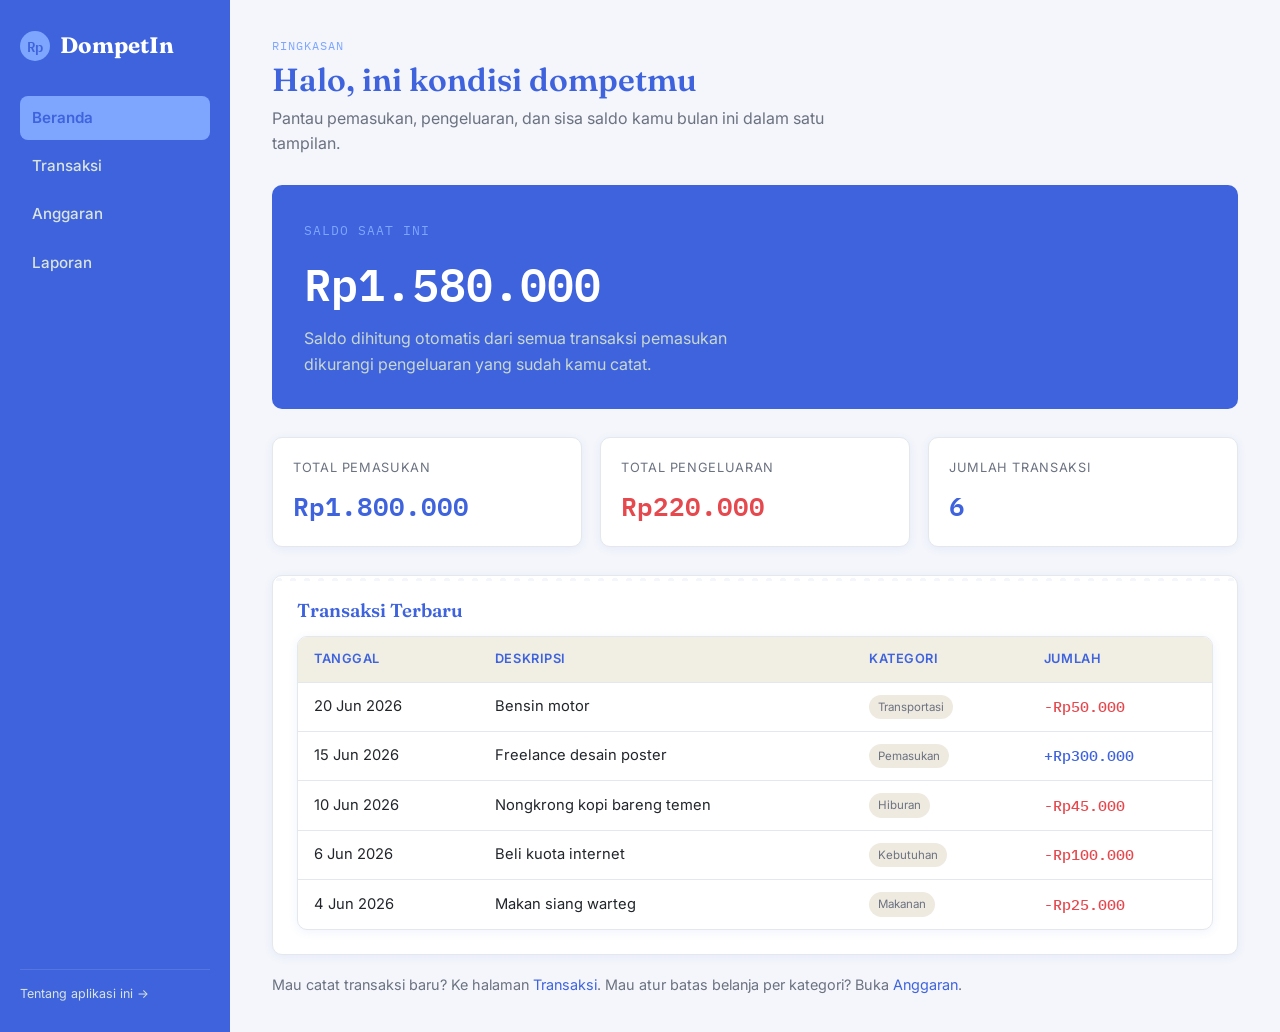
==== index.html @ 79d0dfa2 "tambah logo" ====
<!DOCTYPE html>
<html lang="id">
<head>
<meta charset="UTF-8">
<meta name="viewport" content="width=device-width, initial-scale=1.0">
<title>?Beranda - DompetIn</title>
<link rel="stylesheet" href="style.css">
<link rel="icon" type="image/x-icon" href="logo.svg">
</head>
<body>

<div class="topbar">
  <div class="brand"><span class="coin">Rp</span> DompetIn</div>
  <button class="hamburger" id="hamburger">☰</button>
</div>

<div class="app-shell">
  <aside class="sidebar" id="sidebar">
    <div class="brand"><span class="coin">Rp</span> DompetIn</div>
    <ul class="nav-menu">
      <li><a href="index.html" class="active"> Beranda</a></li>
      <li><a href="transaksi.html">Transaksi</a></li>
      <li><a href="anggaran.html">Anggaran</a></li>
      <li><a href="laporan.html">Laporan</a></li>
    </ul>
    <div class="sidebar-footer">
      <a href="tentang.html">Tentang aplikasi ini →</a>
    </div>
  </aside>

  <main class="main">
    <div class="page-header">
      <span class="eyebrow">Ringkasan</span>
      <h1>Halo, ini kondisi dompetmu</h1>
      <p>Pantau pemasukan, pengeluaran, dan sisa saldo kamu bulan ini dalam satu tampilan.</p>
    </div>

    <div class="hero-balance">
      <span class="eyebrow">Saldo saat ini</span>
      <div class="amount mono" id="heroBalance">Rp0</div>
      <p>Saldo dihitung otomatis dari semua transaksi pemasukan dikurangi pengeluaran yang sudah kamu catat.</p>
    </div>

    <div class="stat-grid">
      <div class="stat-card income">
        <div class="label">Total Pemasukan</div>
        <div class="value" id="totalIncome">Rp0</div>
      </div>
      <div class="stat-card expense">
        <div class="label">Total Pengeluaran</div>
        <div class="value" id="totalExpense">Rp0</div>
      </div>
      <div class="stat-card balance">
        <div class="label">Jumlah Transaksi</div>
        <div class="value" id="totalCount">0</div>
      </div>
    </div>

    <div class="receipt-card" style="margin-bottom:14px;">
      <h3 style="margin-bottom:14px;">Transaksi Terbaru</h3>
      <div class="table-wrap" id="recentWrap">
        <table>
          <thead>
            <tr><th>Tanggal</th><th>Deskripsi</th><th>Kategori</th><th>Jumlah</th></tr>
          </thead>
          <tbody id="recentBody"></tbody>
        </table>
      </div>
    </div>

    <p style="margin-top:18px; font-size:0.9rem; color:var(--text-muted);">
      Mau catat transaksi baru? Ke halaman <a href="transaksi.html">Transaksi</a>. Mau atur batas belanja per kategori? Buka <a href="anggaran.html">Anggaran</a>.
    </p>
  </main>
</div>

<script src="app.js"></script>
<script>

  document.addEventListener('DOMContentLoaded', function () {
    const data = getTransaksi();

    let income = 0, expense = 0;
    data.forEach(function (t) {
      if (t.tipe === 'income') income += t.jumlah;
      else expense += t.jumlah;
    });
    const balance = income - expense;

    document.getElementById('heroBalance').textContent = formatRupiah(balance);
    document.getElementById('totalIncome').textContent = formatRupiah(income);
    document.getElementById('totalExpense').textContent = formatRupiah(expense);
    document.getElementById('totalCount').textContent = data.length;

    const recent = data.slice().sort(function (a, b) {
      return new Date(b.tanggal) - new Date(a.tanggal);
    }).slice(0, 5);

    const body = document.getElementById('recentBody');
    if (recent.length === 0) {
      body.innerHTML = '<tr><td colspan="4">Belum ada transaksi.</td></tr>';
    } else {
      body.innerHTML = recent.map(function (t) {
        return '<tr>' +
          '<td>' + formatTanggal(t.tanggal) + '</td>' +
          '<td>' + t.deskripsi + '</td>' +
          '<td><span class="tag">' + t.kategori + '</span></td>' +
          '<td class="amount ' + t.tipe + '">' + (t.tipe === 'income' ? '+' : '-') + formatRupiah(t.jumlah) + '</td>' +
          '</tr>';
      }).join('');
    }
  });
</script>
</body>
</html>
---- style.css ----
@import url('https://fonts.googleapis.com/css2?family=Fraunces:opsz,wght@9..144,400;9..144,600;9..144,700&family=Inter:wght@400;500;600;700&family=IBM+Plex+Mono:wght@400;500;600&display=swap');

:root {
  --bg: #F4F6FB;
  --surface: #FFFFFF;

  --primary: #3E63DD;
  --primary-light: #2A48B5;

  --accent: #7EA6FF;

  --income: #3E63DD;
  --expense: #E5484D;

  --text: #22262B;
  --text-muted: #6B7280;

  --border: #E4E7EC;

  --radius: 10px;
  --shadow: 0 2px 10px rgba(62, 99, 221, 0.08);
}

* { box-sizing: border-box; margin: 0; padding: 0; }

html { scroll-behavior: smooth; }

body {
  font-family: 'Inter', sans-serif;
  background: var(--bg);
  color: var(--text);
  line-height: 1.6;
  min-height: 100vh;
}

h1, h2, h3, h4 {
  font-family: 'Fraunces', serif;
  font-weight: 600;
  color: var(--primary);
  line-height: 1.2;
}

a { color: var(--primary); text-decoration: none; }
a:hover { color: var(--accent); }

.mono { font-family: 'IBM Plex Mono', monospace; }

img { max-width: 100%; display: block; }

.app-shell {
  display: flex;
  min-height: 100vh;
}

.sidebar {
  width: 230px;
  flex-shrink: 0;
  background: var(--primary);
  color: #F1EEE4;
  padding: 28px 20px;
  display: flex;
  flex-direction: column;
  gap: 32px;
}

.brand {
  display: flex;
  align-items: center;
  gap: 10px;
  font-family: 'Fraunces', serif;
  font-size: 1.4rem;
  font-weight: 700;
  color: #fff;
}

.brand .coin {
  width: 30px; height: 30px;
  border-radius: 50%;
  background: var(--accent);
  color: var(--primary);
  display: flex; align-items: center; justify-content: center;
  font-family: 'IBM Plex Mono', monospace;
  font-weight: 600;
  font-size: 0.9rem;
}

.nav-menu { list-style: none; display: flex; flex-direction: column; gap: 4px; }

.nav-menu a {
  display: flex;
  align-items: center;
  gap: 10px;
  color: #D9E4DD;
  padding: 10px 12px;
  border-radius: 8px;
  font-weight: 500;
  font-size: 0.95rem;
  transition: background 0.15s ease;
}

.nav-menu a:hover { background: rgba(255,255,255,0.08); color: #fff; }
.nav-menu a.active { background: var(--accent); color: var(--primary); font-weight: 600; }

.sidebar-footer {
  margin-top: auto;
  font-size: 0.78rem;
  color: #9DB3A8;
  border-top: 1px solid rgba(255,255,255,0.12);
  padding-top: 14px;
}
.sidebar-footer a { color: #D9E4DD; }

.topbar {
  display: none;
  align-items: center;
  justify-content: space-between;
  background: var(--primary);
  color: #fff;
  padding: 14px 18px;
}
.topbar .brand { font-size: 1.15rem; }
.hamburger {
  background: none; border: none; color: #fff; font-size: 1.5rem; cursor: pointer;
}
.main {
  flex: 1;
  padding: 36px 42px;
  max-width: 1100px;
}

.page-header {
  margin-bottom: 28px;
}
.page-header .eyebrow {
  font-family: 'IBM Plex Mono', monospace;
  font-size: 0.75rem;
  letter-spacing: 0.08em;
  text-transform: uppercase;
  color: var(--accent);
  margin-bottom: 6px;
  display: block;
}
.page-header h1 { font-size: 2rem; }
.page-header p { color: var(--text-muted); margin-top: 6px; max-width: 560px; }

.receipt-card {
  background: var(--surface);
  border: 1px solid var(--border);
  border-radius: var(--radius);
  box-shadow: var(--shadow);
  position: relative;
  padding: 24px;
}

.receipt-card::before {
  content: "";
  position: absolute;
  top: -1px; left: 0; right: 0;
  height: 6px;
  background-image: radial-gradient(circle, var(--bg) 3px, transparent 3.5px);
  background-size: 14px 12px;
  background-position: center top;
}

.stat-grid {
  display: grid;
  grid-template-columns: repeat(3, 1fr);
  gap: 18px;
  margin-bottom: 28px;
}

.stat-card {
  background: var(--surface);
  border: 1px solid var(--border);
  border-radius: var(--radius);
  box-shadow: var(--shadow);
  padding: 20px;
}
.stat-card .label {
  font-size: 0.8rem;
  color: var(--text-muted);
  text-transform: uppercase;
  letter-spacing: 0.05em;
}
.stat-card .value {
  font-family: 'IBM Plex Mono', monospace;
  font-size: 1.6rem;
  font-weight: 600;
  margin-top: 6px;
}
.stat-card.income .value { color: var(--income); }
.stat-card.expense .value { color: var(--expense); }
.stat-card.balance .value { color: var(--primary); }

.hero-balance {
  background: var(--primary);
  color: #fff;
  border-radius: var(--radius);
  padding: 32px;
  margin-bottom: 28px;
  position: relative;
  overflow: hidden;
}
.hero-balance .eyebrow { color: var(--accent); font-family: 'IBM Plex Mono', monospace; font-size: 0.8rem; letter-spacing: 0.08em; text-transform: uppercase; }
.hero-balance .amount { font-family: 'IBM Plex Mono', monospace; font-size: 2.8rem; font-weight: 600; margin: 6px 0; }
.hero-balance p { color: #C9D8CF; max-width: 480px; }

/* ---------- Tables ---------- */
.table-wrap {
  background: var(--surface);
  border: 1px solid var(--border);
  border-radius: var(--radius);
  box-shadow: var(--shadow);
  overflow-x: auto;
}
table { width: 100%; border-collapse: collapse; min-width: 480px; }
thead { background: #F1EEE4; }
th, td {
  text-align: left;
  padding: 12px 16px;
  font-size: 0.92rem;
  border-bottom: 1px solid var(--border);
}
th { font-weight: 600; color: var(--primary); font-size: 0.8rem; text-transform: uppercase; letter-spacing: 0.04em; }
tbody tr:last-child td { border-bottom: none; }
tbody tr:hover { background: #FBFAF6; }
td.amount { font-family: 'IBM Plex Mono', monospace; font-weight: 500; }
td.amount.income { color: var(--income); }
td.amount.expense { color: var(--expense); }

.tag {
  display: inline-block;
  font-size: 0.72rem;
  padding: 3px 9px;
  border-radius: 20px;
  background: #EFEAE0;
  color: var(--text-muted);
}

.row-actions button {
  border: none; background: none; cursor: pointer;
  color: var(--expense); font-size: 0.85rem; font-weight: 500;
}
.row-actions button:hover { text-decoration: underline; }

.form-card {
  background: var(--surface);
  border: 1px solid var(--border);
  border-radius: var(--radius);
  box-shadow: var(--shadow);
  padding: 28px;
  max-width: 520px;
}
.form-row { margin-bottom: 18px; }
.form-row label {
  display: block;
  font-size: 0.85rem;
  font-weight: 600;
  color: var(--primary);
  margin-bottom: 6px;
}
.form-row input,
.form-row select {
  width: 100%;
  padding: 10px 12px;
  border: 1px solid var(--border);
  border-radius: 7px;
  font-family: 'Inter', sans-serif;
  font-size: 0.95rem;
  background: #FBFAF6;
}
.form-row input:focus,
.form-row select:focus {
  outline: 2px solid var(--accent);
  outline-offset: 1px;
}
.type-toggle { display: flex; gap: 10px; }
.type-toggle label {
  flex: 1;
  text-align: center;
  padding: 10px;
  border: 1px solid var(--border);
  border-radius: 7px;
  cursor: pointer;
  font-size: 0.88rem;
  font-weight: 600;
  color: var(--text-muted);
}
.type-toggle input { display: none; }
.type-toggle input:checked + span { color: inherit; }
.type-toggle .opt-income:has(input:checked) { border-color: var(--income); background: #EAF3EC; color: var(--income); }
.type-toggle .opt-expense:has(input:checked) { border-color: var(--expense); background: #F7EAE6; color: var(--expense); }

.btn {
  display: inline-block;
  background: var(--primary);
  color: #fff;
  border: none;
  padding: 12px 22px;
  border-radius: 7px;
  font-weight: 600;
  font-size: 0.92rem;
  cursor: pointer;
  transition: background 0.15s ease;
}
.btn:hover { background: var(--primary-light); }
.btn.secondary { background: transparent; color: var(--primary); border: 1px solid var(--primary); }
.btn.secondary:hover { background: #EFEAE0; }

.form-msg { font-size: 0.85rem; margin-top: 10px; display: none; }
.form-msg.show { display: block; }
.form-msg.error { color: var(--expense); }
.form-msg.success { color: var(--income); }

.budget-list { display: flex; flex-direction: column; gap: 16px; }
.budget-item {
  background: var(--surface);
  border: 1px solid var(--border);
  border-radius: var(--radius);
  box-shadow: var(--shadow);
  padding: 18px 20px;
}
.budget-item .top-row { display: flex; justify-content: space-between; align-items: baseline; margin-bottom: 8px; }
.budget-item .cat-name { font-weight: 600; }
.budget-item .cat-figures { font-family: 'IBM Plex Mono', monospace; font-size: 0.85rem; color: var(--text-muted); }
.bar-track { height: 10px; border-radius: 6px; background: #EFEAE0; overflow: hidden; }
.bar-fill { height: 100%; border-radius: 6px; background: var(--income); transition: width 0.3s ease; }
.bar-fill.over { background: var(--expense); }
.budget-item .warn { font-size: 0.78rem; color: var(--expense); margin-top: 6px; }

.chart-card { background: var(--surface); border: 1px solid var(--border); border-radius: var(--radius); box-shadow: var(--shadow); padding: 26px; margin-bottom: 28px; }
.bar-chart { display: flex; align-items: flex-end; gap: 14px; height: 200px; margin-top: 20px; }
.bar-chart .bar-col { flex: 1; display: flex; flex-direction: column; align-items: center; justify-content: flex-end; height: 100%; }
.bar-chart .bar { width: 100%; max-width: 40px; border-radius: 4px 4px 0 0; background: var(--primary); transition: height 0.4s ease; }
.bar-chart .bar-col .val { font-family: 'IBM Plex Mono', monospace; font-size: 0.72rem; color: var(--text-muted); margin-bottom: 4px; }
.bar-chart .bar-col .lbl { font-size: 0.72rem; color: var(--text-muted); margin-top: 8px; }

.media-frame {
  border-radius: var(--radius);
  overflow: hidden;
  box-shadow: var(--shadow);
  border: 1px solid var(--border);
  margin: 20px 0;
}
video { width: 100%; display: block; background: #000; }

.two-col { display: grid; grid-template-columns: 1.1fr 0.9fr; gap: 32px; align-items: start; }

.tip-list { list-style: none; display: flex; flex-direction: column; gap: 12px; margin-top: 16px; }
.tip-list li { padding-left: 26px; position: relative; color: var(--text-muted); font-size: 0.94rem; }
.tip-list li::before { content: "•"; position: absolute; left: 6px; color: var(--accent); font-weight: 700; }

.link-list { display: flex; flex-direction: column; gap: 8px; margin-top: 12px; }
.link-list a { font-size: 0.9rem; }

.empty-state { text-align: center; padding: 40px 20px; color: var(--text-muted); }
.empty-state span { display: block; font-size: 2rem; margin-bottom: 8px; }

@media (max-width: 880px) {
  .app-shell { flex-direction: column; }
  .sidebar { display: none; }
  .sidebar.open { display: flex; position: fixed; z-index: 50; inset: 0; width: 100%; height: 100%; overflow-y: auto; }
  .topbar { display: flex; position: sticky; top: 0; z-index: 40; }
  .main { padding: 24px 18px; max-width: 100%; }
  .stat-grid { grid-template-columns: 1fr; }
  .two-col { grid-template-columns: 1fr; }
  .hero-balance .amount { font-size: 2.1rem; }
}
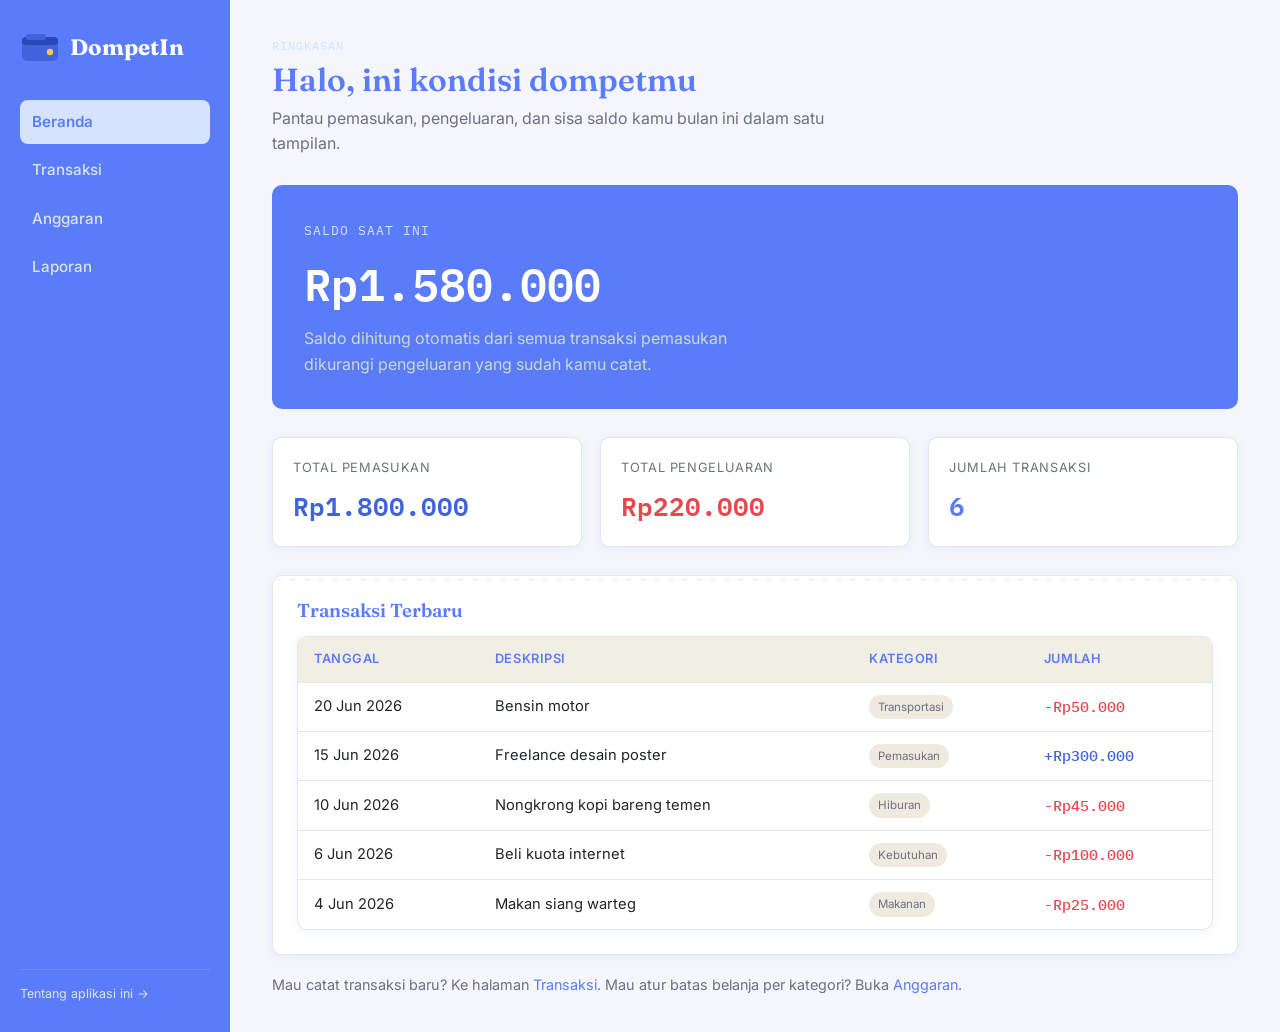
==== commit 5c91f9bf: "ubah logo" ====
--- a/index.html
+++ b/index.html
@@ -3,7 +3,7 @@
 <head>
 <meta charset="UTF-8">
 <meta name="viewport" content="width=device-width, initial-scale=1.0">
-<title>?Beranda - DompetIn</title>
+<title>Beranda - DompetIn</title>
 <link rel="stylesheet" href="style.css">
 <link rel="icon" type="image/x-icon" href="logo.svg">
 </head>
@@ -16,7 +16,10 @@
 
 <div class="app-shell">
   <aside class="sidebar" id="sidebar">
-    <div class="brand"><span class="coin">Rp</span> DompetIn</div>
+    <div class="brand">
+      <img src="logo.svg" alt="Logo DompetIn" class="logo">
+      <span>DompetIn</span>
+    </div>
     <ul class="nav-menu">
       <li><a href="index.html" class="active"> Beranda</a></li>
       <li><a href="transaksi.html">Transaksi</a></li>
--- a/style.css
+++ b/style.css
@@ -4,10 +4,9 @@
   --bg: #F4F6FB;
   --surface: #FFFFFF;
 
-  --primary: #3E63DD;
-  --primary-light: #2A48B5;
-
-  --accent: #7EA6FF;
+  --primary: #5B7CFA;
+  --primary-light: #4766E6;
+  --accent: #D5E3FF;
 
   --income: #3E63DD;
   --expense: #E5484D;
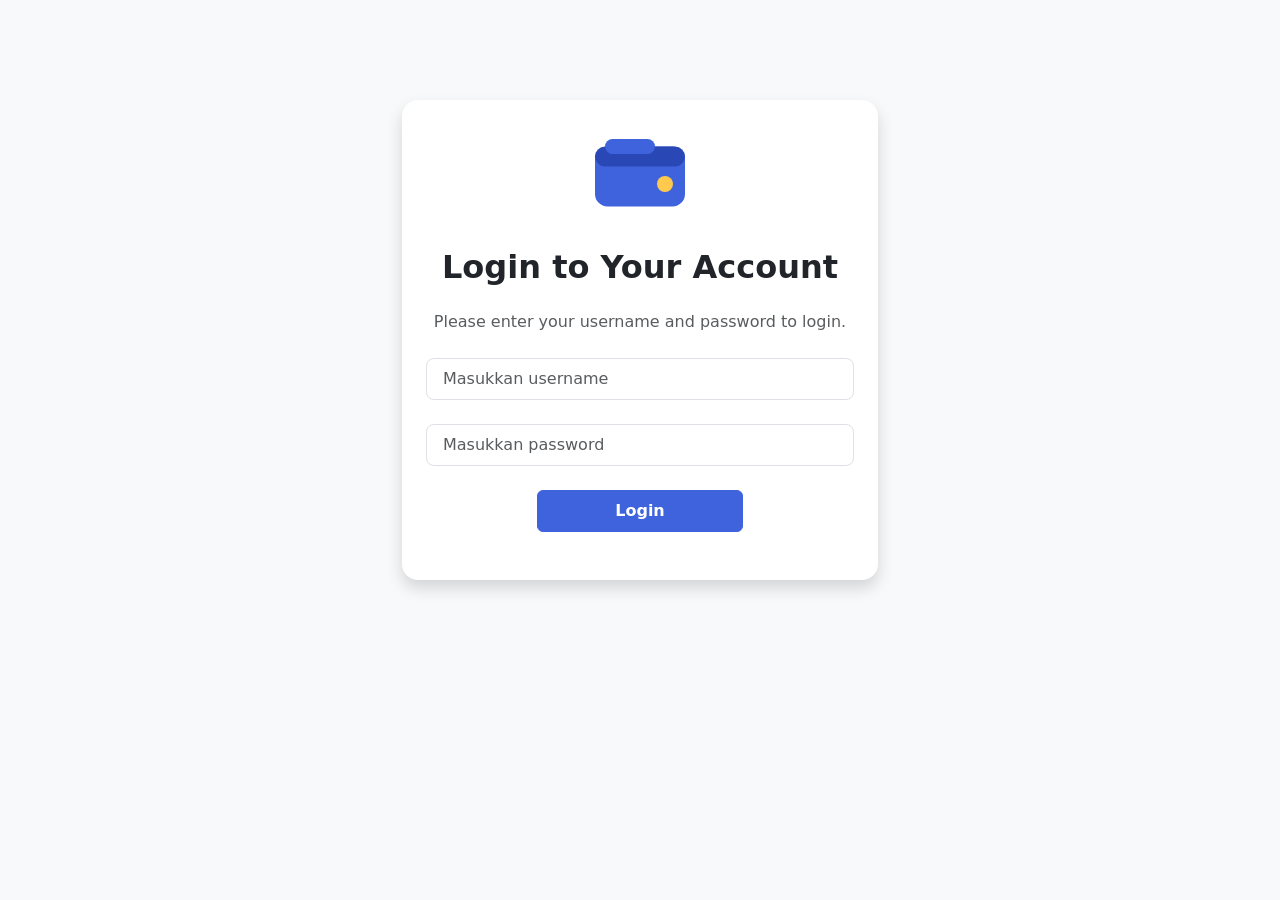
==== commit 08add2ce: "coba loginnya dulu" ====
--- a/index.html
+++ b/index.html
@@ -1,118 +1,70 @@
 <!DOCTYPE html>
-<html lang="id">
+<html lang="en">
 <head>
-<meta charset="UTF-8">
-<meta name="viewport" content="width=device-width, initial-scale=1.0">
-<title>Beranda - DompetIn</title>
-<link rel="stylesheet" href="style.css">
-<link rel="icon" type="image/x-icon" href="logo.svg">
+    <meta charset="UTF-8">
+    <meta name="viewport" content="width=device-width, initial-scale=1.0">
+    <title>Login - DompetIn</title>
+    <link rel="icon" type="image/x-icon" href="logo.svg">
+    <link href="https://cdn.jsdelivr.net/npm/bootstrap@5.3.0/dist/css/bootstrap.min.css" rel="stylesheet">
+    
 </head>
+<style>
+    body {
+        background-color: #f8f9fa;
+    }
+    .btn-login {
+        background-color: #3E63DD;
+        border-color: #3E63DD;
+        color: #fff;
+    }
+    .btn-login:hover {
+        background-color: #6B7280;
+        border-color: #6B7280;
+        color: #fff;
+    }
+    body .container {
+        margin-top: 100px;
+    }
+
+</style>
 <body>
+    <div class="container" style="max-width: 500px">
+      <div class="card shadow border-0 p-4 rounded-4">
+        <img src="logo.svg" alt="Logo" class="mx-auto d-block mb-4" style="width: 100px; height: 100px;">
+        <h2 class="text-center text-dark mb-4 fw-bold">Login to Your Account</h2>
+        <p class="text-center text-muted mb-4">Please enter your username and password to login.</p>
 
-<div class="topbar">
-  <div class="brand"><span class="coin">Rp</span> DompetIn</div>
-  <button class="hamburger" id="hamburger">☰</button>
-</div>
+        <div class="mb-4">
+          <input
+            type="text"
+            id="usernameInput"
+            class="form-control form-control-lg fs-6"
+            placeholder="Masukkan username"
+          />
+        </div>
 
-<div class="app-shell">
-  <aside class="sidebar" id="sidebar">
-    <div class="brand">
-      <img src="logo.svg" alt="Logo DompetIn" class="logo">
-      <span>DompetIn</span>
-    </div>
-    <ul class="nav-menu">
-      <li><a href="index.html" class="active"> Beranda</a></li>
-      <li><a href="transaksi.html">Transaksi</a></li>
-      <li><a href="anggaran.html">Anggaran</a></li>
-      <li><a href="laporan.html">Laporan</a></li>
-    </ul>
-    <div class="sidebar-footer">
-      <a href="tentang.html">Tentang aplikasi ini →</a>
-    </div>
-  </aside>
+        <div class="mb-4">
+          <input
+            type="password"
+            id="passwordInput"
+            class="form-control form-control-lg fs-6"
+            placeholder="Masukkan password"
+          />
+        </div>
 
-  <main class="main">
-    <div class="page-header">
-      <span class="eyebrow">Ringkasan</span>
-      <h1>Halo, ini kondisi dompetmu</h1>
-      <p>Pantau pemasukan, pengeluaran, dan sisa saldo kamu bulan ini dalam satu tampilan.</p>
-    </div>
-
-    <div class="hero-balance">
-      <span class="eyebrow">Saldo saat ini</span>
-      <div class="amount mono" id="heroBalance">Rp0</div>
-      <p>Saldo dihitung otomatis dari semua transaksi pemasukan dikurangi pengeluaran yang sudah kamu catat.</p>
-    </div>
-
-    <div class="stat-grid">
-      <div class="stat-card income">
-        <div class="label">Total Pemasukan</div>
-        <div class="value" id="totalIncome">Rp0</div>
-      </div>
-      <div class="stat-card expense">
-        <div class="label">Total Pengeluaran</div>
-        <div class="value" id="totalExpense">Rp0</div>
-      </div>
-      <div class="stat-card balance">
-        <div class="label">Jumlah Transaksi</div>
-        <div class="value" id="totalCount">0</div>
+        <div class="row g-3 justify-content-center mb-4">
+          <div class="col-6">
+            <button
+              class="btn btn-login w-100 py-2 fw-semibold
+            d-flex align-items-center justify-content-center gap-2 "
+              onclick="loginAccount()">Login
+            </button>
+          </div>
+        </div>
       </div>
     </div>
 
-    <div class="receipt-card" style="margin-bottom:14px;">
-      <h3 style="margin-bottom:14px;">Transaksi Terbaru</h3>
-      <div class="table-wrap" id="recentWrap">
-        <table>
-          <thead>
-            <tr><th>Tanggal</th><th>Deskripsi</th><th>Kategori</th><th>Jumlah</th></tr>
-          </thead>
-          <tbody id="recentBody"></tbody>
-        </table>
-      </div>
-    </div>
+    <script src = "app.js"></script>
 
-    <p style="margin-top:18px; font-size:0.9rem; color:var(--text-muted);">
-      Mau catat transaksi baru? Ke halaman <a href="transaksi.html">Transaksi</a>. Mau atur batas belanja per kategori? Buka <a href="anggaran.html">Anggaran</a>.
-    </p>
-  </main>
-</div>
-
-<script src="app.js"></script>
-<script>
-
-  document.addEventListener('DOMContentLoaded', function () {
-    const data = getTransaksi();
-
-    let income = 0, expense = 0;
-    data.forEach(function (t) {
-      if (t.tipe === 'income') income += t.jumlah;
-      else expense += t.jumlah;
-    });
-    const balance = income - expense;
-
-    document.getElementById('heroBalance').textContent = formatRupiah(balance);
-    document.getElementById('totalIncome').textContent = formatRupiah(income);
-    document.getElementById('totalExpense').textContent = formatRupiah(expense);
-    document.getElementById('totalCount').textContent = data.length;
-
-    const recent = data.slice().sort(function (a, b) {
-      return new Date(b.tanggal) - new Date(a.tanggal);
-    }).slice(0, 5);
-
-    const body = document.getElementById('recentBody');
-    if (recent.length === 0) {
-      body.innerHTML = '<tr><td colspan="4">Belum ada transaksi.</td></tr>';
-    } else {
-      body.innerHTML = recent.map(function (t) {
-        return '<tr>' +
-          '<td>' + formatTanggal(t.tanggal) + '</td>' +
-          '<td>' + t.deskripsi + '</td>' +
-          '<td><span class="tag">' + t.kategori + '</span></td>' +
-          '<td class="amount ' + t.tipe + '">' + (t.tipe === 'income' ? '+' : '-') + formatRupiah(t.jumlah) + '</td>' +
-          '</tr>';
-      }).join('');
-    }
-  });
-</script>
 </body>
-</html>
+</html>
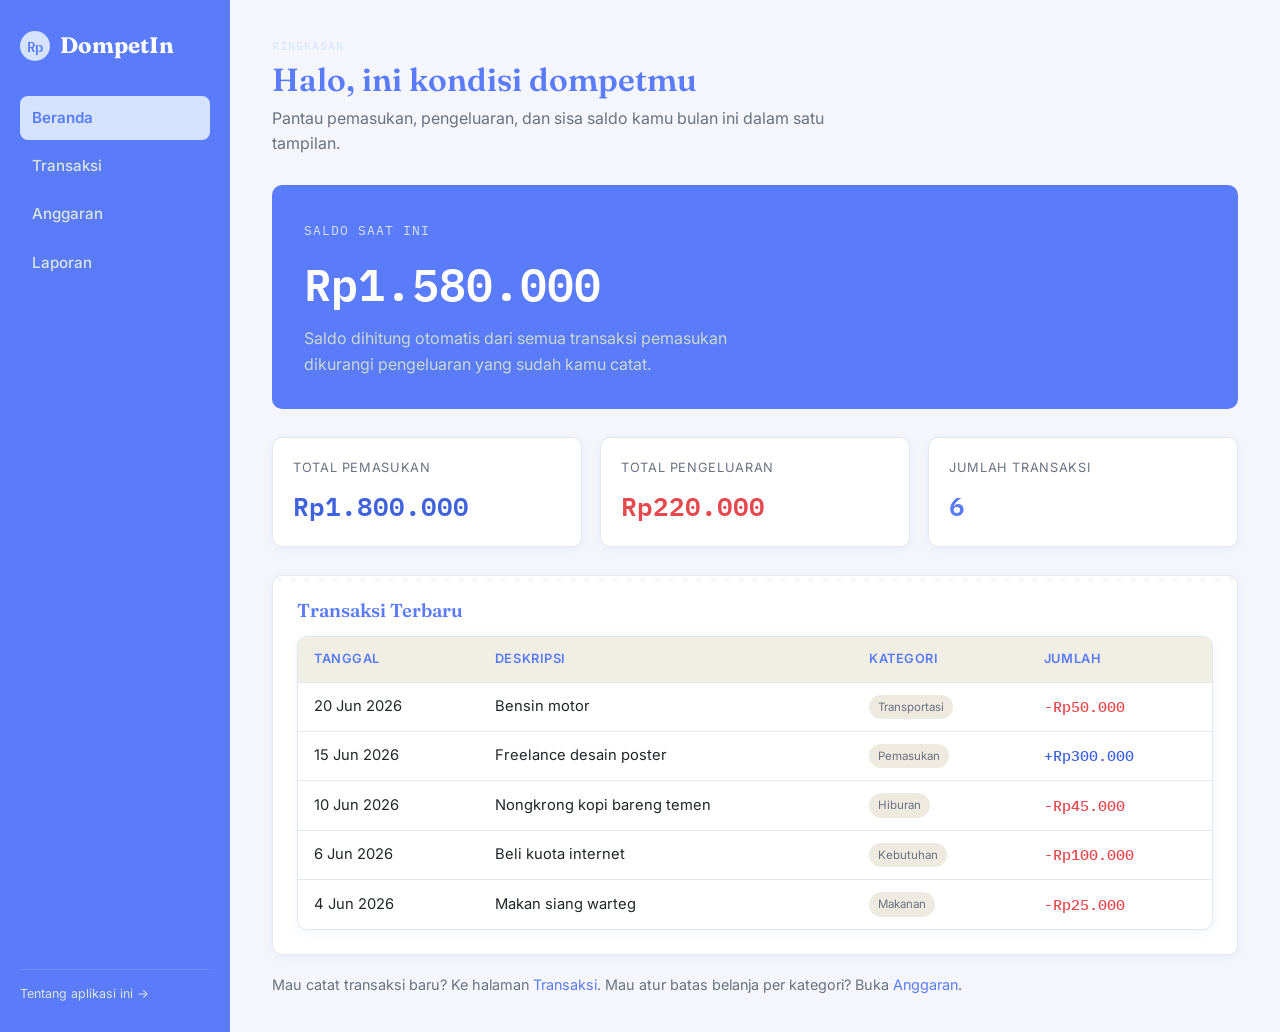
==== commit 8f8ead89: "benerin tentang" ====
--- a/index.html
+++ b/index.html
@@ -1,70 +1,114 @@
 <!DOCTYPE html>
-<html lang="en">
+<html lang="id">
 <head>
-    <meta charset="UTF-8">
-    <meta name="viewport" content="width=device-width, initial-scale=1.0">
-    <title>Login - DompetIn</title>
-    <link rel="icon" type="image/x-icon" href="logo.svg">
-    <link href="https://cdn.jsdelivr.net/npm/bootstrap@5.3.0/dist/css/bootstrap.min.css" rel="stylesheet">
-    
+<meta charset="UTF-8">
+<meta name="viewport" content="width=device-width, initial-scale=1.0">
+<title>Beranda - DompetIn</title>
+<link rel="stylesheet" href="style.css">
 </head>
-<style>
-    body {
-        background-color: #f8f9fa;
-    }
-    .btn-login {
-        background-color: #3E63DD;
-        border-color: #3E63DD;
-        color: #fff;
-    }
-    .btn-login:hover {
-        background-color: #6B7280;
-        border-color: #6B7280;
-        color: #fff;
-    }
-    body .container {
-        margin-top: 100px;
-    }
+<body>
 
-</style>
-<body>
-    <div class="container" style="max-width: 500px">
-      <div class="card shadow border-0 p-4 rounded-4">
-        <img src="logo.svg" alt="Logo" class="mx-auto d-block mb-4" style="width: 100px; height: 100px;">
-        <h2 class="text-center text-dark mb-4 fw-bold">Login to Your Account</h2>
-        <p class="text-center text-muted mb-4">Please enter your username and password to login.</p>
+<div class="topbar">
+  <div class="brand"><span class="coin">Rp</span> DompetIn</div>
+  <button class="hamburger" id="hamburger">☰</button>
+</div>
 
-        <div class="mb-4">
-          <input
-            type="text"
-            id="usernameInput"
-            class="form-control form-control-lg fs-6"
-            placeholder="Masukkan username"
-          />
-        </div>
+<div class="app-shell">
+  <aside class="sidebar" id="sidebar">
+    <div class="brand"><span class="coin">Rp</span> DompetIn</div>
+    <ul class="nav-menu">
+      <li><a href="index.html" class="active"> Beranda</a></li>
+      <li><a href="transaksi.html">Transaksi</a></li>
+      <li><a href="anggaran.html">Anggaran</a></li>
+      <li><a href="laporan.html">Laporan</a></li>
+    </ul>
+    <div class="sidebar-footer">
+      <a href="tentang.html">Tentang aplikasi ini →</a>
+    </div>
+  </aside>
 
-        <div class="mb-4">
-          <input
-            type="password"
-            id="passwordInput"
-            class="form-control form-control-lg fs-6"
-            placeholder="Masukkan password"
-          />
-        </div>
+  <main class="main">
+    <div class="page-header">
+      <span class="eyebrow">Ringkasan</span>
+      <h1>Halo, ini kondisi dompetmu</h1>
+      <p>Pantau pemasukan, pengeluaran, dan sisa saldo kamu bulan ini dalam satu tampilan.</p>
+    </div>
 
-        <div class="row g-3 justify-content-center mb-4">
-          <div class="col-6">
-            <button
-              class="btn btn-login w-100 py-2 fw-semibold
-            d-flex align-items-center justify-content-center gap-2 "
-              onclick="loginAccount()">Login
-            </button>
-          </div>
-        </div>
+    <div class="hero-balance">
+      <span class="eyebrow">Saldo saat ini</span>
+      <div class="amount mono" id="heroBalance">Rp0</div>
+      <p>Saldo dihitung otomatis dari semua transaksi pemasukan dikurangi pengeluaran yang sudah kamu catat.</p>
+    </div>
+
+    <div class="stat-grid">
+      <div class="stat-card income">
+        <div class="label">Total Pemasukan</div>
+        <div class="value" id="totalIncome">Rp0</div>
+      </div>
+      <div class="stat-card expense">
+        <div class="label">Total Pengeluaran</div>
+        <div class="value" id="totalExpense">Rp0</div>
+      </div>
+      <div class="stat-card balance">
+        <div class="label">Jumlah Transaksi</div>
+        <div class="value" id="totalCount">0</div>
       </div>
     </div>
 
-    <script src = "app.js"></script>
+    <div class="receipt-card" style="margin-bottom:14px;">
+      <h3 style="margin-bottom:14px;">Transaksi Terbaru</h3>
+      <div class="table-wrap" id="recentWrap">
+        <table>
+          <thead>
+            <tr><th>Tanggal</th><th>Deskripsi</th><th>Kategori</th><th>Jumlah</th></tr>
+          </thead>
+          <tbody id="recentBody"></tbody>
+        </table>
+      </div>
+    </div>
 
+    <p style="margin-top:18px; font-size:0.9rem; color:var(--text-muted);">
+      Mau catat transaksi baru? Ke halaman <a href="transaksi.html">Transaksi</a>. Mau atur batas belanja per kategori? Buka <a href="anggaran.html">Anggaran</a>.
+    </p>
+  </main>
+</div>
+
+<script src="app.js"></script>
+<script>
+
+  document.addEventListener('DOMContentLoaded', function () {
+    const data = getTransaksi();
+
+    let income = 0, expense = 0;
+    data.forEach(function (t) {
+      if (t.tipe === 'income') income += t.jumlah;
+      else expense += t.jumlah;
+    });
+    const balance = income - expense;
+
+    document.getElementById('heroBalance').textContent = formatRupiah(balance);
+    document.getElementById('totalIncome').textContent = formatRupiah(income);
+    document.getElementById('totalExpense').textContent = formatRupiah(expense);
+    document.getElementById('totalCount').textContent = data.length;
+
+    const recent = data.slice().sort(function (a, b) {
+      return new Date(b.tanggal) - new Date(a.tanggal);
+    }).slice(0, 5);
+
+    const body = document.getElementById('recentBody');
+    if (recent.length === 0) {
+      body.innerHTML = '<tr><td colspan="4">Belum ada transaksi.</td></tr>';
+    } else {
+      body.innerHTML = recent.map(function (t) {
+        return '<tr>' +
+          '<td>' + formatTanggal(t.tanggal) + '</td>' +
+          '<td>' + t.deskripsi + '</td>' +
+          '<td><span class="tag">' + t.kategori + '</span></td>' +
+          '<td class="amount ' + t.tipe + '">' + (t.tipe === 'income' ? '+' : '-') + formatRupiah(t.jumlah) + '</td>' +
+          '</tr>';
+      }).join('');
+    }
+  });
+</script>
 </body>
-</html>+</html>
--- a/style.css
+++ b/style.css
@@ -0,0 +1,431 @@
+@import url('https://fonts.googleapis.com/css2?family=Fraunces:opsz,wght@9..144,400;9..144,600;9..144,700&family=Inter:wght@400;500;600;700&family=IBM+Plex+Mono:wght@400;500;600&display=swap');
+
+:root {
+  --bg: #F4F6FB;
+  --surface: #FFFFFF;
+
+  --primary: #5B7CFA;
+  --primary-light: #4766E6;
+  --accent: #D5E3FF;
+
+  --income: #3E63DD;
+  --expense: #E5484D;
+
+  --text: #22262B;
+  --text-muted: #6B7280;
+
+  --border: #E4E7EC;
+
+  --radius: 10px;
+  --shadow: 0 2px 10px rgba(62, 99, 221, 0.08);
+}
+
+* { box-sizing: border-box; margin: 0; padding: 0; }
+
+html { scroll-behavior: smooth; }
+
+body {
+  font-family: 'Inter', sans-serif;
+  background: var(--bg);
+  color: var(--text);
+  line-height: 1.6;
+  min-height: 100vh;
+}
+
+h1, h2, h3, h4 {
+  font-family: 'Fraunces', serif;
+  font-weight: 600;
+  color: var(--primary);
+  line-height: 1.2;
+}
+
+a { color: var(--primary); text-decoration: none; }
+a:hover { color: var(--accent); }
+
+.mono { font-family: 'IBM Plex Mono', monospace; }
+
+img { max-width: 100%; display: block; }
+
+.app-shell {
+  display: flex;
+  min-height: 100vh;
+}
+
+.sidebar {
+  width: 230px;
+  flex-shrink: 0;
+  background: var(--primary);
+  color: #F1EEE4;
+  padding: 28px 20px;
+  display: flex;
+  flex-direction: column;
+  gap: 32px;
+}
+
+.brand {
+  display: flex;
+  align-items: center;
+  gap: 10px;
+  font-family: 'Fraunces', serif;
+  font-size: 1.4rem;
+  font-weight: 700;
+  color: #fff;
+}
+
+.brand .coin {
+  width: 30px; height: 30px;
+  border-radius: 50%;
+  background: var(--accent);
+  color: var(--primary);
+  display: flex; align-items: center; justify-content: center;
+  font-family: 'IBM Plex Mono', monospace;
+  font-weight: 600;
+  font-size: 0.9rem;
+}
+
+.nav-menu { list-style: none; display: flex; flex-direction: column; gap: 4px; }
+
+.nav-menu a {
+  display: flex;
+  align-items: center;
+  gap: 10px;
+  color: #D9E4DD;
+  padding: 10px 12px;
+  border-radius: 8px;
+  font-weight: 500;
+  font-size: 0.95rem;
+  transition: background 0.15s ease;
+}
+
+.nav-menu a:hover { background: rgba(255,255,255,0.08); color: #fff; }
+.nav-menu a.active { background: var(--accent); color: var(--primary); font-weight: 600; }
+
+.sidebar-footer {
+  margin-top: auto;
+  font-size: 0.78rem;
+  color: #9DB3A8;
+  border-top: 1px solid rgba(255,255,255,0.12);
+  padding-top: 14px;
+}
+.sidebar-footer a { color: #D9E4DD; }
+
+.topbar {
+  display: none;
+  align-items: center;
+  justify-content: space-between;
+  background: var(--primary);
+  color: #fff;
+  padding: 14px 18px;
+}
+.topbar .brand { font-size: 1.15rem; }
+.hamburger {
+  background: none; border: none; color: #fff; font-size: 1.5rem; cursor: pointer;
+}
+.main {
+  flex: 1;
+  padding: 36px 42px;
+  max-width: 1100px;
+}
+
+.page-header {
+  margin-bottom: 28px;
+}
+.page-header .eyebrow {
+  font-family: 'IBM Plex Mono', monospace;
+  font-size: 0.75rem;
+  letter-spacing: 0.08em;
+  text-transform: uppercase;
+  color: var(--accent);
+  margin-bottom: 6px;
+  display: block;
+}
+.page-header h1 { font-size: 2rem; }
+.page-header p { color: var(--text-muted); margin-top: 6px; max-width: 560px; }
+
+.receipt-card {
+  background: var(--surface);
+  border: 1px solid var(--border);
+  border-radius: var(--radius);
+  box-shadow: var(--shadow);
+  position: relative;
+  padding: 24px;
+}
+
+.receipt-card::before {
+  content: "";
+  position: absolute;
+  top: -1px; left: 0; right: 0;
+  height: 6px;
+  background-image: radial-gradient(circle, var(--bg) 3px, transparent 3.5px);
+  background-size: 14px 12px;
+  background-position: center top;
+}
+
+.stat-grid {
+  display: grid;
+  grid-template-columns: repeat(3, 1fr);
+  gap: 18px;
+  margin-bottom: 28px;
+}
+
+.stat-card {
+  background: var(--surface);
+  border: 1px solid var(--border);
+  border-radius: var(--radius);
+  box-shadow: var(--shadow);
+  padding: 20px;
+}
+.stat-card .label {
+  font-size: 0.8rem;
+  color: var(--text-muted);
+  text-transform: uppercase;
+  letter-spacing: 0.05em;
+}
+.stat-card .value {
+  font-family: 'IBM Plex Mono', monospace;
+  font-size: 1.6rem;
+  font-weight: 600;
+  margin-top: 6px;
+}
+.stat-card.income .value { color: var(--income); }
+.stat-card.expense .value { color: var(--expense); }
+.stat-card.balance .value { color: var(--primary); }
+
+.hero-balance {
+  background: var(--primary);
+  color: #fff;
+  border-radius: var(--radius);
+  padding: 32px;
+  margin-bottom: 28px;
+  position: relative;
+  overflow: hidden;
+}
+.hero-balance .eyebrow { color: var(--accent); font-family: 'IBM Plex Mono', monospace; font-size: 0.8rem; letter-spacing: 0.08em; text-transform: uppercase; }
+.hero-balance .amount { font-family: 'IBM Plex Mono', monospace; font-size: 2.8rem; font-weight: 600; margin: 6px 0; }
+.hero-balance p { color: #C9D8CF; max-width: 480px; }
+
+/* ---------- Tables ---------- */
+.table-wrap {
+  background: var(--surface);
+  border: 1px solid var(--border);
+  border-radius: var(--radius);
+  box-shadow: var(--shadow);
+  overflow-x: auto;
+}
+table { width: 100%; border-collapse: collapse; min-width: 480px; }
+thead { background: #F1EEE4; }
+th, td {
+  text-align: left;
+  padding: 12px 16px;
+  font-size: 0.92rem;
+  border-bottom: 1px solid var(--border);
+}
+th { font-weight: 600; color: var(--primary); font-size: 0.8rem; text-transform: uppercase; letter-spacing: 0.04em; }
+tbody tr:last-child td { border-bottom: none; }
+tbody tr:hover { background: #FBFAF6; }
+td.amount { font-family: 'IBM Plex Mono', monospace; font-weight: 500; }
+td.amount.income { color: var(--income); }
+td.amount.expense { color: var(--expense); }
+
+.tag {
+  display: inline-block;
+  font-size: 0.72rem;
+  padding: 3px 9px;
+  border-radius: 20px;
+  background: #EFEAE0;
+  color: var(--text-muted);
+}
+
+.row-actions button {
+  border: none; background: none; cursor: pointer;
+  color: var(--expense); font-size: 0.85rem; font-weight: 500;
+}
+.row-actions button:hover { text-decoration: underline; }
+
+.form-card {
+  background: var(--surface);
+  border: 1px solid var(--border);
+  border-radius: var(--radius);
+  box-shadow: var(--shadow);
+  padding: 28px;
+  max-width: 520px;
+}
+.form-row { margin-bottom: 18px; }
+.form-row label {
+  display: block;
+  font-size: 0.85rem;
+  font-weight: 600;
+  color: var(--primary);
+  margin-bottom: 6px;
+}
+.form-row input,
+.form-row select {
+  width: 100%;
+  padding: 10px 12px;
+  border: 1px solid var(--border);
+  border-radius: 7px;
+  font-family: 'Inter', sans-serif;
+  font-size: 0.95rem;
+  background: #FBFAF6;
+}
+.form-row input:focus,
+.form-row select:focus {
+  outline: 2px solid var(--accent);
+  outline-offset: 1px;
+}
+.type-toggle { display: flex; gap: 10px; }
+.type-toggle label {
+  flex: 1;
+  text-align: center;
+  padding: 10px;
+  border: 1px solid var(--border);
+  border-radius: 7px;
+  cursor: pointer;
+  font-size: 0.88rem;
+  font-weight: 600;
+  color: var(--text-muted);
+}
+.type-toggle input { display: none; }
+.type-toggle input:checked + span { color: inherit; }
+.type-toggle .opt-income:has(input:checked) { border-color: var(--income); background: #EAF3EC; color: var(--income); }
+.type-toggle .opt-expense:has(input:checked) { border-color: var(--expense); background: #F7EAE6; color: var(--expense); }
+
+.btn {
+  display: inline-block;
+  background: var(--primary);
+  color: #fff;
+  border: none;
+  padding: 12px 22px;
+  border-radius: 7px;
+  font-weight: 600;
+  font-size: 0.92rem;
+  cursor: pointer;
+  transition: background 0.15s ease;
+}
+.btn:hover { background: var(--primary-light); }
+.btn.secondary { background: transparent; color: var(--primary); border: 1px solid var(--primary); }
+.btn.secondary:hover { background: #EFEAE0; }
+
+.form-msg { font-size: 0.85rem; margin-top: 10px; display: none; }
+.form-msg.show { display: block; }
+.form-msg.error { color: var(--expense); }
+.form-msg.success { color: var(--income); }
+
+.budget-list { display: flex; flex-direction: column; gap: 16px; }
+.budget-item {
+  background: var(--surface);
+  border: 1px solid var(--border);
+  border-radius: var(--radius);
+  box-shadow: var(--shadow);
+  padding: 18px 20px;
+}
+.budget-item .top-row { display: flex; justify-content: space-between; align-items: baseline; margin-bottom: 8px; }
+.budget-item .cat-name { font-weight: 600; }
+.budget-item .cat-figures { font-family: 'IBM Plex Mono', monospace; font-size: 0.85rem; color: var(--text-muted); }
+.bar-track { height: 10px; border-radius: 6px; background: #EFEAE0; overflow: hidden; }
+.bar-fill { height: 100%; border-radius: 6px; background: var(--income); transition: width 0.3s ease; }
+.bar-fill.over { background: var(--expense); }
+.budget-item .warn { font-size: 0.78rem; color: var(--expense); margin-top: 6px; }
+
+.chart-card { background: var(--surface); border: 1px solid var(--border); border-radius: var(--radius); box-shadow: var(--shadow); padding: 26px; margin-bottom: 28px; }
+.bar-chart { display: flex; align-items: flex-end; gap: 14px; height: 200px; margin-top: 20px; }
+.bar-chart .bar-col { flex: 1; display: flex; flex-direction: column; align-items: center; justify-content: flex-end; height: 100%; }
+.bar-chart .bar { width: 100%; max-width: 40px; border-radius: 4px 4px 0 0; background: var(--primary); transition: height 0.4s ease; }
+.bar-chart .bar-col .val { font-family: 'IBM Plex Mono', monospace; font-size: 0.72rem; color: var(--text-muted); margin-bottom: 4px; }
+.bar-chart .bar-col .lbl { font-size: 0.72rem; color: var(--text-muted); margin-top: 8px; }
+
+.media-frame {
+  border-radius: var(--radius);
+  overflow: hidden;
+  box-shadow: var(--shadow);
+  border: 1px solid var(--border);
+  margin: 20px 0;
+}
+video { width: 100%; display: block; background: #000; }
+
+.two-col { display: grid; grid-template-columns: 1.1fr 0.9fr; gap: 32px; align-items: start; }
+
+.tip-list { list-style: none; display: flex; flex-direction: column; gap: 12px; margin-top: 16px; }
+.tip-list li { padding-left: 26px; position: relative; color: var(--text-muted); font-size: 0.94rem; }
+.tip-list li::before { content: "•"; position: absolute; left: 6px; color: var(--accent); font-weight: 700; }
+
+.link-list { display: flex; flex-direction: column; gap: 8px; margin-top: 12px; }
+.link-list a { font-size: 0.9rem; }
+
+.empty-state { text-align: center; padding: 40px 20px; color: var(--text-muted); }
+.empty-state span { display: block; font-size: 2rem; margin-bottom: 8px; }
+
+@media (max-width: 880px) {
+  .app-shell { flex-direction: column; }
+  .sidebar { display: none; }
+  .sidebar.open { display: flex; position: fixed; z-index: 50; inset: 0; width: 100%; height: 100%; overflow-y: auto; }
+  .topbar { display: flex; position: sticky; top: 0; z-index: 40; }
+  .main { padding: 24px 18px; max-width: 100%; }
+  .stat-grid { grid-template-columns: 1fr; }
+  .two-col { grid-template-columns: 1fr; }
+  .hero-balance .amount { font-size: 2.1rem; }
+}
+
+
+/* ================= ANGGARAN ================= */
+
+.budget-list{
+    display:flex;
+    flex-direction:column;
+    gap:18px;
+}
+
+.budget-item{
+    background:#fff;
+    border-radius:12px;
+    padding:18px;
+    box-shadow:0 2px 8px rgba(0,0,0,.08);
+}
+
+.top-row{
+    display:flex;
+    justify-content:space-between;
+    margin-bottom:10px;
+    font-weight:600;
+}
+
+.cat-name{
+    color:#0f4c5c;
+}
+
+.cat-figures{
+    color:#666;
+}
+
+.bar-track{
+    width:100%;
+    height:12px;
+    background:#e5e5e5;
+    border-radius:20px;
+    overflow:hidden;
+}
+
+.bar-fill{
+    height:100%;
+    background:#2e8b57;
+    border-radius:20px;
+    transition:.3s;
+}
+
+.bar-fill.over{
+    background:#dc3545;
+}
+
+.warn{
+    color:#dc3545;
+    margin-top:8px;
+    font-size:.9rem;
+}
+
+.empty-state{
+    background:#fff;
+    padding:25px;
+    border-radius:12px;
+    text-align:center;
+    color:#777;
+}
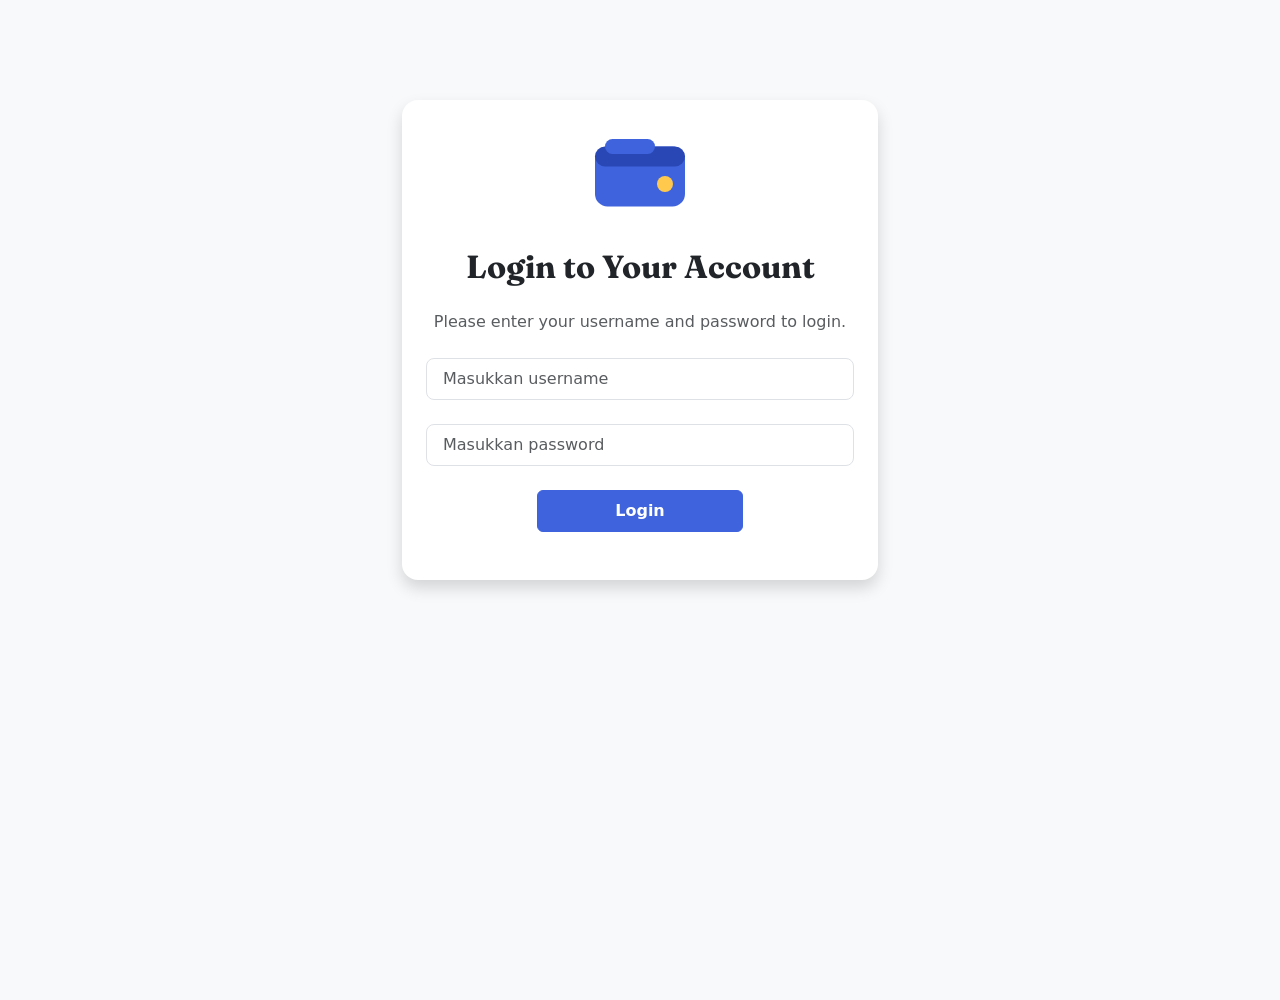
==== commit ca76bd76: "Merge branch 'main' into branch-h4" ====
--- a/index.html
+++ b/index.html
@@ -1,114 +1,71 @@
 <!DOCTYPE html>
-<html lang="id">
+<html lang="en">
 <head>
 <meta charset="UTF-8">
 <meta name="viewport" content="width=device-width, initial-scale=1.0">
 <title>Beranda - DompetIn</title>
 <link rel="stylesheet" href="style.css">
+    <link rel="icon" type="image/x-icon" href="logo.svg">
+    <link href="https://cdn.jsdelivr.net/npm/bootstrap@5.3.0/dist/css/bootstrap.min.css" rel="stylesheet">
+    
 </head>
+<style>
+    body {
+        background-color: #f8f9fa;
+    }
+    .btn-login {
+        background-color: #3E63DD;
+        border-color: #3E63DD;
+        color: #fff;
+    }
+    .btn-login:hover {
+        background-color: #6B7280;
+        border-color: #6B7280;
+        color: #fff;
+    }
+    body .container {
+        margin-top: 100px;
+    }
+
+</style>
 <body>
+    <div class="container" style="max-width: 500px">
+      <div class="card shadow border-0 p-4 rounded-4">
+        <img src="logo.svg" alt="Logo" class="mx-auto d-block mb-4" style="width: 100px; height: 100px;">
+        <h2 class="text-center text-dark mb-4 fw-bold">Login to Your Account</h2>
+        <p class="text-center text-muted mb-4">Please enter your username and password to login.</p>
 
-<div class="topbar">
-  <div class="brand"><span class="coin">Rp</span> DompetIn</div>
-  <button class="hamburger" id="hamburger">☰</button>
-</div>
+        <div class="mb-4">
+          <input
+            type="text"
+            id="usernameInput"
+            class="form-control form-control-lg fs-6"
+            placeholder="Masukkan username"
+          />
+        </div>
 
-<div class="app-shell">
-  <aside class="sidebar" id="sidebar">
-    <div class="brand"><span class="coin">Rp</span> DompetIn</div>
-    <ul class="nav-menu">
-      <li><a href="index.html" class="active"> Beranda</a></li>
-      <li><a href="transaksi.html">Transaksi</a></li>
-      <li><a href="anggaran.html">Anggaran</a></li>
-      <li><a href="laporan.html">Laporan</a></li>
-    </ul>
-    <div class="sidebar-footer">
-      <a href="tentang.html">Tentang aplikasi ini →</a>
-    </div>
-  </aside>
+        <div class="mb-4">
+          <input
+            type="password"
+            id="passwordInput"
+            class="form-control form-control-lg fs-6"
+            placeholder="Masukkan password"
+          />
+        </div>
 
-  <main class="main">
-    <div class="page-header">
-      <span class="eyebrow">Ringkasan</span>
-      <h1>Halo, ini kondisi dompetmu</h1>
-      <p>Pantau pemasukan, pengeluaran, dan sisa saldo kamu bulan ini dalam satu tampilan.</p>
-    </div>
-
-    <div class="hero-balance">
-      <span class="eyebrow">Saldo saat ini</span>
-      <div class="amount mono" id="heroBalance">Rp0</div>
-      <p>Saldo dihitung otomatis dari semua transaksi pemasukan dikurangi pengeluaran yang sudah kamu catat.</p>
-    </div>
-
-    <div class="stat-grid">
-      <div class="stat-card income">
-        <div class="label">Total Pemasukan</div>
-        <div class="value" id="totalIncome">Rp0</div>
-      </div>
-      <div class="stat-card expense">
-        <div class="label">Total Pengeluaran</div>
-        <div class="value" id="totalExpense">Rp0</div>
-      </div>
-      <div class="stat-card balance">
-        <div class="label">Jumlah Transaksi</div>
-        <div class="value" id="totalCount">0</div>
+        <div class="row g-3 justify-content-center mb-4">
+          <div class="col-6">
+            <button
+              class="btn btn-login w-100 py-2 fw-semibold
+            d-flex align-items-center justify-content-center gap-2 "
+              onclick="loginAccount()">Login
+            </button>
+          </div>
+        </div>
       </div>
     </div>
 
-    <div class="receipt-card" style="margin-bottom:14px;">
-      <h3 style="margin-bottom:14px;">Transaksi Terbaru</h3>
-      <div class="table-wrap" id="recentWrap">
-        <table>
-          <thead>
-            <tr><th>Tanggal</th><th>Deskripsi</th><th>Kategori</th><th>Jumlah</th></tr>
-          </thead>
-          <tbody id="recentBody"></tbody>
-        </table>
-      </div>
-    </div>
+    <script src = "app.js"></script>
 
-    <p style="margin-top:18px; font-size:0.9rem; color:var(--text-muted);">
-      Mau catat transaksi baru? Ke halaman <a href="transaksi.html">Transaksi</a>. Mau atur batas belanja per kategori? Buka <a href="anggaran.html">Anggaran</a>.
-    </p>
-  </main>
-</div>
-
-<script src="app.js"></script>
-<script>
-
-  document.addEventListener('DOMContentLoaded', function () {
-    const data = getTransaksi();
-
-    let income = 0, expense = 0;
-    data.forEach(function (t) {
-      if (t.tipe === 'income') income += t.jumlah;
-      else expense += t.jumlah;
-    });
-    const balance = income - expense;
-
-    document.getElementById('heroBalance').textContent = formatRupiah(balance);
-    document.getElementById('totalIncome').textContent = formatRupiah(income);
-    document.getElementById('totalExpense').textContent = formatRupiah(expense);
-    document.getElementById('totalCount').textContent = data.length;
-
-    const recent = data.slice().sort(function (a, b) {
-      return new Date(b.tanggal) - new Date(a.tanggal);
-    }).slice(0, 5);
-
-    const body = document.getElementById('recentBody');
-    if (recent.length === 0) {
-      body.innerHTML = '<tr><td colspan="4">Belum ada transaksi.</td></tr>';
-    } else {
-      body.innerHTML = recent.map(function (t) {
-        return '<tr>' +
-          '<td>' + formatTanggal(t.tanggal) + '</td>' +
-          '<td>' + t.deskripsi + '</td>' +
-          '<td><span class="tag">' + t.kategori + '</span></td>' +
-          '<td class="amount ' + t.tipe + '">' + (t.tipe === 'income' ? '+' : '-') + formatRupiah(t.jumlah) + '</td>' +
-          '</tr>';
-      }).join('');
-    }
-  });
-</script>
 </body>
-</html>
+</html>
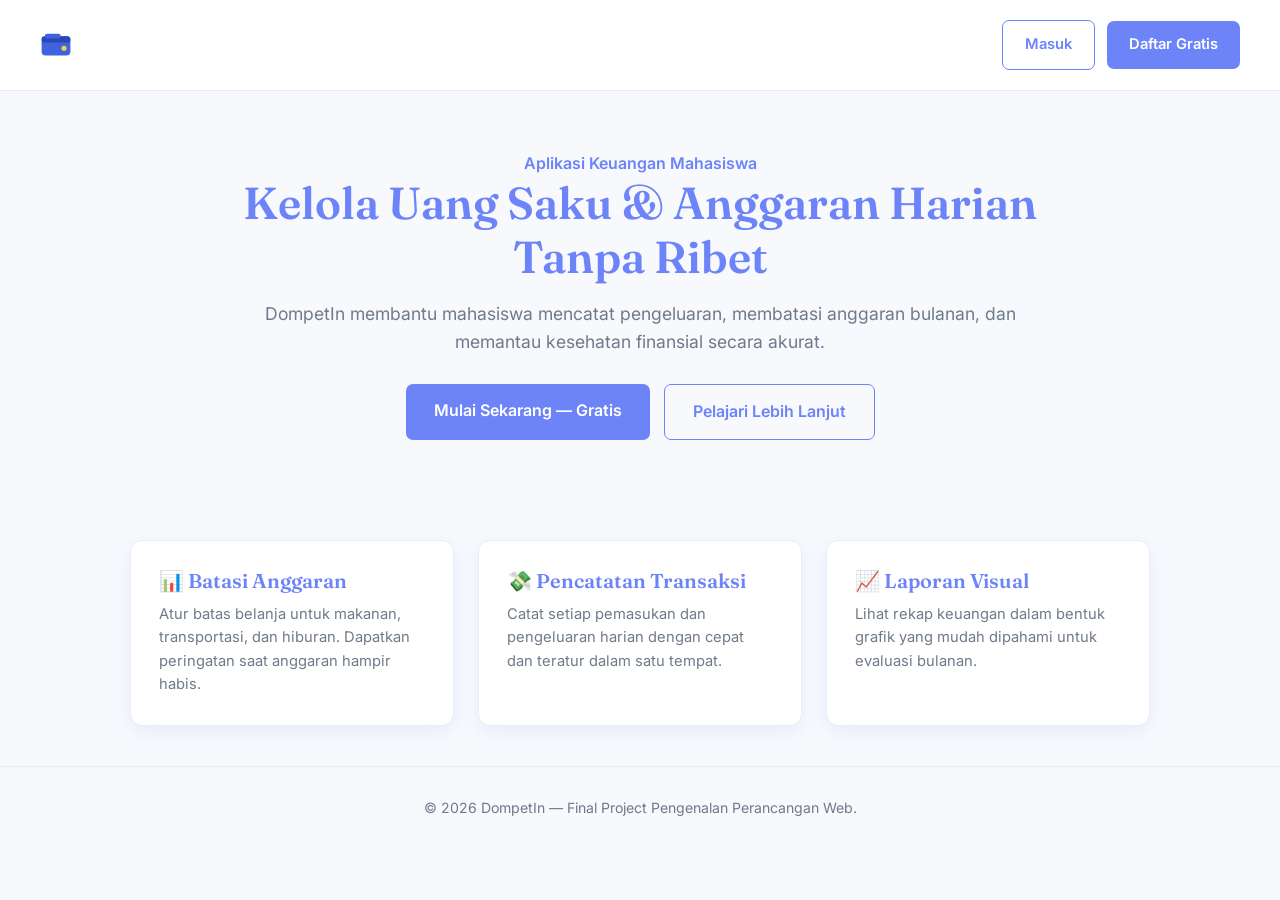
==== commit 29767709: "benerin transaksi, landing page" ====
--- a/index.html
+++ b/index.html
@@ -1,71 +1,101 @@
 <!DOCTYPE html>
-<html lang="en">
+<html lang="id">
 <head>
-<meta charset="UTF-8">
-<meta name="viewport" content="width=device-width, initial-scale=1.0">
-<title>Beranda - DompetIn</title>
-<link rel="stylesheet" href="style.css">
+    <meta charset="UTF-8">
+    <meta name="viewport" content="width=device-width, initial-scale=1.0">
+    <title>DompetIn - Atur Keuangan Mahasiswa Lebih Mudah</title>
+    <link rel="stylesheet" href="style.css">
     <link rel="icon" type="image/x-icon" href="logo.svg">
-    <link href="https://cdn.jsdelivr.net/npm/bootstrap@5.3.0/dist/css/bootstrap.min.css" rel="stylesheet">
-    
+    <style>
+      .landing-nav {
+        display: flex;
+        justify-content: space-between;
+        align-items: center;
+        padding: 20px 40px;
+        background: var(--surface);
+        border-bottom: 1px solid var(--border);
+      }
+      .hero-section {
+        padding: 60px 40px;
+        text-align: center;
+        max-width: 900px;
+        margin: 0 auto;
+      }
+      .hero-section h1 {
+        font-size: 2.8rem;
+        margin-bottom: 16px;
+      }
+      .hero-section p {
+        font-size: 1.1rem;
+        color: var(--text-muted);
+        margin-bottom: 28px;
+      }
+      .features-grid {
+        display: grid;
+        grid-template-columns: repeat(auto-fit, minmax(250px, 1fr));
+        gap: 24px;
+        padding: 40px;
+        max-width: 1100px;
+        margin: 0 auto;
+      }
+      .feature-card {
+        background: var(--surface);
+        padding: 28px;
+        border-radius: var(--radius);
+        border: 1px solid var(--border);
+        box-shadow: var(--shadow);
+      }
+      .feature-card h3 {
+        margin-bottom: 10px;
+        font-size: 1.25rem;
+      }
+    </style>
 </head>
-<style>
-    body {
-        background-color: #f8f9fa;
-    }
-    .btn-login {
-        background-color: #3E63DD;
-        border-color: #3E63DD;
-        color: #fff;
-    }
-    .btn-login:hover {
-        background-color: #6B7280;
-        border-color: #6B7280;
-        color: #fff;
-    }
-    body .container {
-        margin-top: 100px;
-    }
+<body>
 
-</style>
-<body>
-    <div class="container" style="max-width: 500px">
-      <div class="card shadow border-0 p-4 rounded-4">
-        <img src="logo.svg" alt="Logo" class="mx-auto d-block mb-4" style="width: 100px; height: 100px;">
-        <h2 class="text-center text-dark mb-4 fw-bold">Login to Your Account</h2>
-        <p class="text-center text-muted mb-4">Please enter your username and password to login.</p>
+  <!-- Header Navigasi Landing Page -->
+  <header class="landing-nav">
+    <div class="brand">
+      <img src="logo.svg" alt="Logo DompetIn" class="logo" style="width: 32px; height: 32px;">
+      <span>DompetIn</span>
+    </div>
+    <div>
+      <a href="login.html" class="btn secondary" style="margin-right: 8px;">Masuk</a>
+      <a href="login.html" class="btn">Daftar Gratis</a>
+    </div>
+  </header>
 
-        <div class="mb-4">
-          <input
-            type="text"
-            id="usernameInput"
-            class="form-control form-control-lg fs-6"
-            placeholder="Masukkan username"
-          />
-        </div>
+  <!-- Hero Section -->
+  <section class="hero-section">
+    <span class="eyebrow" style="color: var(--primary); font-weight: 600;">Aplikasi Keuangan Mahasiswa</span>
+    <h1>Kelola Uang Saku & Anggaran Harian Tanpa Ribet</h1>
+    <p>DompetIn membantu mahasiswa mencatat pengeluaran, membatasi anggaran bulanan, dan memantau kesehatan finansial secara akurat.</p>
+    <div style="display: flex; gap: 14px; justify-content: center;">
+      <a href="login.html" class="btn" style="font-size: 1rem; padding: 14px 28px;">Mulai Sekarang — Gratis</a>
+      <a href="tentang.html" class="btn secondary" style="font-size: 1rem; padding: 14px 28px;">Pelajari Lebih Lanjut</a>
+    </div>
+  </section>
 
-        <div class="mb-4">
-          <input
-            type="password"
-            id="passwordInput"
-            class="form-control form-control-lg fs-6"
-            placeholder="Masukkan password"
-          />
-        </div>
+  <!-- Fitur Utama -->
+  <section class="features-grid">
+    <div class="feature-card">
+      <h3>📊 Batasi Anggaran</h3>
+      <p style="color: var(--text-muted); font-size: 0.92rem;">Atur batas belanja untuk makanan, transportasi, dan hiburan. Dapatkan peringatan saat anggaran hampir habis.</p>
+    </div>
+    <div class="feature-card">
+      <h3>💸 Pencatatan Transaksi</h3>
+      <p style="color: var(--text-muted); font-size: 0.92rem;">Catat setiap pemasukan dan pengeluaran harian dengan cepat dan teratur dalam satu tempat.</p>
+    </div>
+    <div class="feature-card">
+      <h3>📈 Laporan Visual</h3>
+      <p style="color: var(--text-muted); font-size: 0.92rem;">Lihat rekap keuangan dalam bentuk grafik yang mudah dipahami untuk evaluasi bulanan.</p>
+    </div>
+  </section>
 
-        <div class="row g-3 justify-content-center mb-4">
-          <div class="col-6">
-            <button
-              class="btn btn-login w-100 py-2 fw-semibold
-            d-flex align-items-center justify-content-center gap-2 "
-              onclick="loginAccount()">Login
-            </button>
-          </div>
-        </div>
-      </div>
-    </div>
-
-    <script src = "app.js"></script>
+  <!-- Footer -->
+  <footer style="text-align: center; padding: 30px; border-top: 1px solid var(--border); color: var(--text-muted); font-size: 0.88rem;">
+    &copy; 2026 DompetIn — Final Project Pengenalan Perancangan Web.
+  </footer>
 
 </body>
 </html>
--- a/style.css
+++ b/style.css
@@ -1,23 +1,23 @@
 @import url('https://fonts.googleapis.com/css2?family=Fraunces:opsz,wght@9..144,400;9..144,600;9..144,700&family=Inter:wght@400;500;600;700&family=IBM+Plex+Mono:wght@400;500;600&display=swap');
 
 :root {
-  --bg: #F4F6FB;
+  --bg: #F7F9FD;
   --surface: #FFFFFF;
 
-  --primary: #5B7CFA;
-  --primary-light: #4766E6;
-  --accent: #D5E3FF;
-
-  --income: #3E63DD;
-  --expense: #E5484D;
-
-  --text: #22262B;
-  --text-muted: #6B7280;
-
-  --border: #E4E7EC;
-
-  --radius: 10px;
-  --shadow: 0 2px 10px rgba(62, 99, 221, 0.08);
+  --primary: #6C84F8;
+  --primary-light: #8AA0FF;
+  --accent: #EAF1FF;
+
+  --income: #4A7C4A;
+  --expense: #E66A6A;
+
+  --text: #233041;
+  --text-muted: #6F7A8A;
+
+  --border: #E8ECF4;
+
+  --radius: 12px;
+  --shadow: 0 6px 18px rgba(108, 132, 248, 0.10);
 }
 
 * { box-sizing: border-box; margin: 0; padding: 0; }
@@ -70,6 +70,15 @@
   font-size: 1.4rem;
   font-weight: 700;
   color: #fff;
+}
+
+.brand-name {
+  color: inherit;
+}
+
+.brand-accent {
+  color: #F4C542;
+  text-shadow: 0 0 8px rgba(244, 197, 66, 0.25);
 }
 
 .brand .coin {
@@ -135,15 +144,15 @@
   font-size: 0.75rem;
   letter-spacing: 0.08em;
   text-transform: uppercase;
-  color: var(--accent);
+  color: var(--primary-light);
   margin-bottom: 6px;
   display: block;
 }
-.page-header h1 { font-size: 2rem; }
+.page-header h1 { font-size: 2rem; color: var(--primary); }
 .page-header p { color: var(--text-muted); margin-top: 6px; max-width: 560px; }
 
 .receipt-card {
-  background: var(--surface);
+  background: linear-gradient(145deg, #ffffff 0%, #f9fcff 100%);
   border: 1px solid var(--border);
   border-radius: var(--radius);
   box-shadow: var(--shadow);
@@ -169,7 +178,7 @@
 }
 
 .stat-card {
-  background: var(--surface);
+  background: linear-gradient(145deg, #ffffff 0%, #f8fbff 100%);
   border: 1px solid var(--border);
   border-radius: var(--radius);
   box-shadow: var(--shadow);
@@ -192,17 +201,18 @@
 .stat-card.balance .value { color: var(--primary); }
 
 .hero-balance {
-  background: var(--primary);
+  background: linear-gradient(135deg, #8EA2FF 0%, #6C84F8 100%);
   color: #fff;
   border-radius: var(--radius);
   padding: 32px;
   margin-bottom: 28px;
   position: relative;
   overflow: hidden;
-}
-.hero-balance .eyebrow { color: var(--accent); font-family: 'IBM Plex Mono', monospace; font-size: 0.8rem; letter-spacing: 0.08em; text-transform: uppercase; }
+  box-shadow: 0 10px 24px rgba(108, 132, 248, 0.18);
+}
+.hero-balance .eyebrow { color: #EAF1FF; font-family: 'IBM Plex Mono', monospace; font-size: 0.8rem; letter-spacing: 0.08em; text-transform: uppercase; }
 .hero-balance .amount { font-family: 'IBM Plex Mono', monospace; font-size: 2.8rem; font-weight: 600; margin: 6px 0; }
-.hero-balance p { color: #C9D8CF; max-width: 480px; }
+.hero-balance p { color: #EEF4FF; max-width: 480px; }
 
 /* ---------- Tables ---------- */
 .table-wrap {
@@ -213,7 +223,7 @@
   overflow-x: auto;
 }
 table { width: 100%; border-collapse: collapse; min-width: 480px; }
-thead { background: #F1EEE4; }
+thead { background: #F4F7FF; }
 th, td {
   text-align: left;
   padding: 12px 16px;
@@ -222,7 +232,7 @@
 }
 th { font-weight: 600; color: var(--primary); font-size: 0.8rem; text-transform: uppercase; letter-spacing: 0.04em; }
 tbody tr:last-child td { border-bottom: none; }
-tbody tr:hover { background: #FBFAF6; }
+tbody tr:hover { background: #F7FAFF; }
 td.amount { font-family: 'IBM Plex Mono', monospace; font-weight: 500; }
 td.amount.income { color: var(--income); }
 td.amount.expense { color: var(--expense); }
@@ -232,8 +242,8 @@
   font-size: 0.72rem;
   padding: 3px 9px;
   border-radius: 20px;
-  background: #EFEAE0;
-  color: var(--text-muted);
+  background: #EAF2FF;
+  color: var(--primary);
 }
 
 .row-actions button {
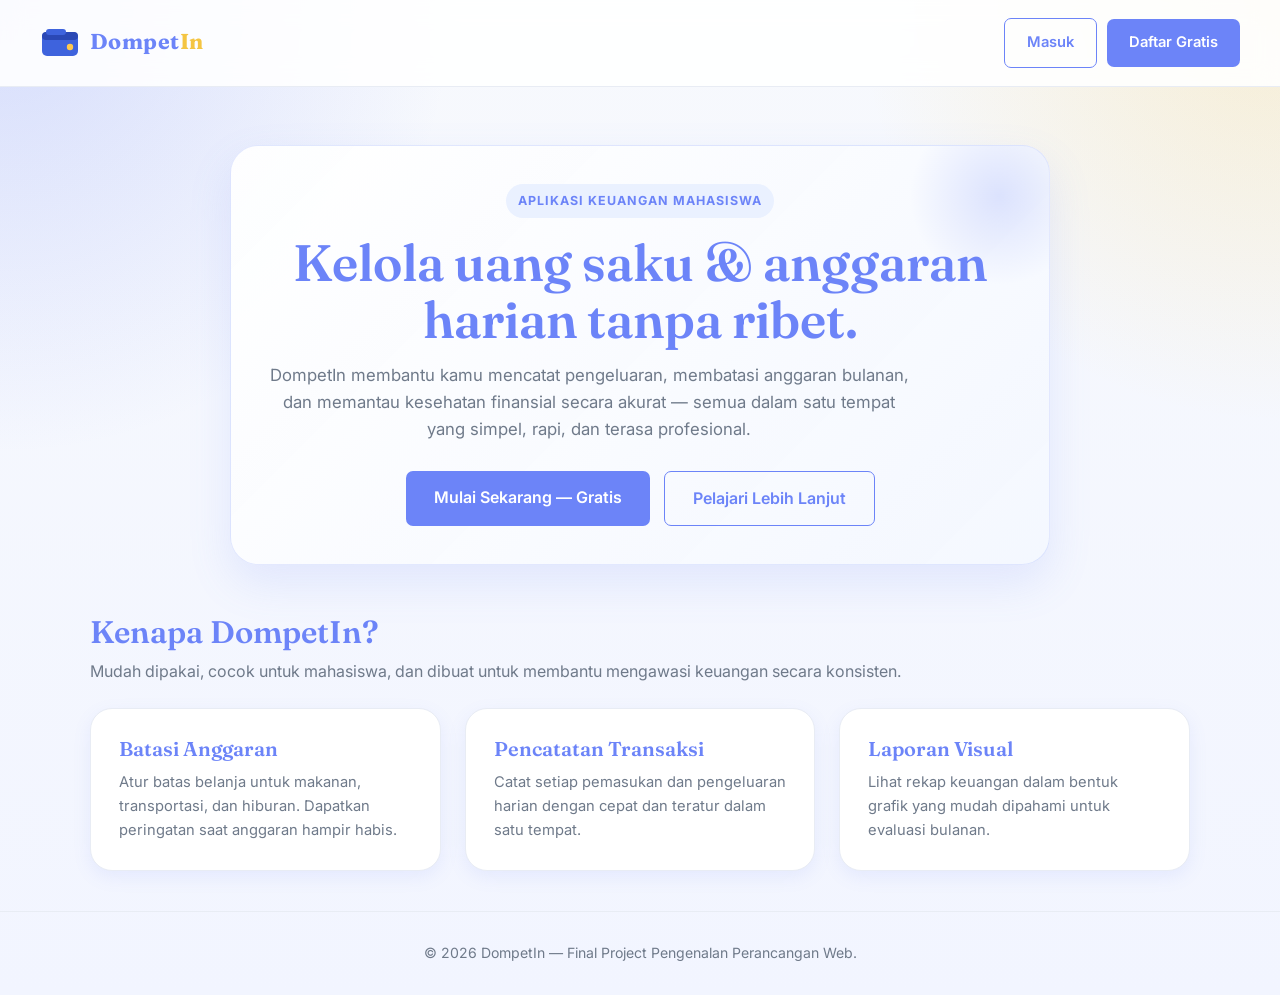
==== commit c24227d7: "nambahin lumayan banyak" ====
--- a/index.html
+++ b/index.html
@@ -3,52 +3,226 @@
 <head>
     <meta charset="UTF-8">
     <meta name="viewport" content="width=device-width, initial-scale=1.0">
-    <title>DompetIn - Atur Keuangan Mahasiswa Lebih Mudah</title>
+    <title>DompetIn</title>
     <link rel="stylesheet" href="style.css">
     <link rel="icon" type="image/x-icon" href="logo.svg">
     <style>
+      body {
+        background:
+          radial-gradient(circle at top left, rgba(108, 132, 248, 0.24), transparent 28%),
+          radial-gradient(circle at top right, rgba(244, 197, 66, 0.22), transparent 26%),
+          linear-gradient(180deg, #f7f9fd 0%, #f2f5ff 100%);
+      }
+
       .landing-nav {
         display: flex;
         justify-content: space-between;
         align-items: center;
-        padding: 20px 40px;
-        background: var(--surface);
+        padding: 18px 40px;
+        background: rgba(255, 255, 255, 0.88);
+        backdrop-filter: blur(12px);
         border-bottom: 1px solid var(--border);
-      }
+        position: sticky;
+        top: 0;
+        z-index: 20;
+        gap: 16px;
+      }
+
+      .nav-actions {
+        display: flex;
+        gap: 10px;
+        align-items: center;
+        flex-wrap: wrap;
+      }
+
+      .brand-text {
+        font-family: 'Fraunces', serif;
+        font-weight: 700;
+        font-size: 1.35rem;
+        letter-spacing: 0.02em;
+      }
+
+      .brand-text .blue { color: var(--primary); }
+      .brand-text .yellow { color: #f4c542; }
+
       .hero-section {
-        padding: 60px 40px;
+        max-width: 1200px;
+        margin: 0 auto;
+        padding: 58px 40px 42px;
+      }
+
+      .hero-grid {
+        display: grid;
+        grid-template-columns: 1fr;
+        justify-items: center;
+      }
+
+      .hero-copy {
+        background: linear-gradient(135deg, rgba(255,255,255,0.94), rgba(243,247,255,0.92));
+        border-radius: 28px;
+        border: 1px solid rgba(108, 132, 248, 0.18);
+        box-shadow: 0 18px 44px rgba(108, 132, 248, 0.14);
+        padding: 38px;
+        position: relative;
+        overflow: hidden;
+        max-width: 820px;
         text-align: center;
-        max-width: 900px;
-        margin: 0 auto;
-      }
+      }
+
+      .hero-copy::before {
+        content: "";
+        position: absolute;
+        width: 180px;
+        height: 180px;
+        background: radial-gradient(circle, rgba(108,132,248,0.2), transparent 70%);
+        top: -40px;
+        right: -40px;
+      }
+
+      .eyebrow {
+        display: inline-block;
+        background: #eaf1ff;
+        color: var(--primary);
+        font-size: 0.78rem;
+        font-weight: 700;
+        letter-spacing: 0.08em;
+        text-transform: uppercase;
+        padding: 7px 12px;
+        border-radius: 999px;
+      }
+
       .hero-section h1 {
-        font-size: 2.8rem;
-        margin-bottom: 16px;
-      }
+        font-size: clamp(2.2rem, 4vw, 3.8rem);
+        margin: 16px 0 14px;
+        line-height: 1.12;
+      }
+
       .hero-section p {
-        font-size: 1.1rem;
+        font-size: 1.05rem;
         color: var(--text-muted);
         margin-bottom: 28px;
-      }
+        max-width: 640px;
+      }
+
+      .hero-actions {
+        display: flex;
+        gap: 14px;
+        flex-wrap: wrap;
+        justify-content: center;
+      }
+
+      .section-title {
+        max-width: 1180px;
+        margin: 0 auto;
+        padding: 6px 40px 0;
+      }
+
+      .section-title h2 {
+        font-size: 1.95rem;
+        margin-bottom: 8px;
+      }
+
+      .section-title p {
+        color: var(--text-muted);
+      }
+
       .features-grid {
         display: grid;
         grid-template-columns: repeat(auto-fit, minmax(250px, 1fr));
         gap: 24px;
-        padding: 40px;
-        max-width: 1100px;
+        max-width: 1180px;
         margin: 0 auto;
-      }
+        padding: 24px 40px 40px;
+      }
+
       .feature-card {
         background: var(--surface);
         padding: 28px;
-        border-radius: var(--radius);
+        border-radius: 22px;
         border: 1px solid var(--border);
         box-shadow: var(--shadow);
-      }
+        transition: transform 0.2s ease, box-shadow 0.2s ease;
+      }
+
+      .feature-card:hover {
+        transform: translateY(-4px);
+        box-shadow: 0 16px 34px rgba(108, 132, 248, 0.16);
+      }
+
+      .feature-icon {
+        width: 48px;
+        height: 48px;
+        display: inline-flex;
+        align-items: center;
+        justify-content: center;
+        border-radius: 14px;
+        background: #eef3ff;
+        margin-bottom: 14px;
+        font-size: 1.2rem;
+      }
+
       .feature-card h3 {
         margin-bottom: 10px;
         font-size: 1.25rem;
       }
+
+      .footer-note {
+        text-align: center;
+        padding: 30px 20px;
+        border-top: 1px solid var(--border);
+        color: var(--text-muted);
+        font-size: 0.88rem;
+      }
+
+      @media (max-width: 860px) {
+        .landing-nav {
+          padding: 16px 20px;
+          flex-wrap: wrap;
+        }
+
+        .hero-section,
+        .features-grid,
+        .section-title {
+          padding-left: 20px;
+          padding-right: 20px;
+        }
+
+        .hero-grid {
+          grid-template-columns: 1fr;
+        }
+
+        .hero-copy {
+          padding: 24px;
+        }
+      }
+
+      @media (max-width: 640px) {
+        .landing-nav {
+          justify-content: center;
+        }
+
+        .nav-actions {
+          width: 100%;
+          justify-content: center;
+        }
+
+        .nav-actions .btn {
+          flex: 1 1 100%;
+          text-align: center;
+        }
+
+        .hero-copy {
+          padding: 22px 18px;
+        }
+
+        .hero-section h1 {
+          font-size: clamp(1.9rem, 7vw, 2.6rem);
+        }
+
+        .feature-card {
+          padding: 22px;
+        }
+      }
     </style>
 </head>
 <body>
@@ -56,44 +230,53 @@
   <!-- Header Navigasi Landing Page -->
   <header class="landing-nav">
     <div class="brand">
-      <img src="logo.svg" alt="Logo DompetIn" class="logo" style="width: 32px; height: 32px;">
-      <span>DompetIn</span>
-    </div>
-    <div>
-      <a href="login.html" class="btn secondary" style="margin-right: 8px;">Masuk</a>
-      <a href="login.html" class="btn">Daftar Gratis</a>
+      <img src="logo.svg" alt="Logo DompetIn" class="logo">
+      <span class="brand-text"><span class="blue">Dompet</span><span class="yellow">In</span></span>
+    </div>
+    <div class="nav-actions">
+      <a href="login.html" class="btn secondary">Masuk</a>
+      <a href="signup.html" class="btn">Daftar Gratis</a>
     </div>
   </header>
 
   <!-- Hero Section -->
   <section class="hero-section">
-    <span class="eyebrow" style="color: var(--primary); font-weight: 600;">Aplikasi Keuangan Mahasiswa</span>
-    <h1>Kelola Uang Saku & Anggaran Harian Tanpa Ribet</h1>
-    <p>DompetIn membantu mahasiswa mencatat pengeluaran, membatasi anggaran bulanan, dan memantau kesehatan finansial secara akurat.</p>
-    <div style="display: flex; gap: 14px; justify-content: center;">
-      <a href="login.html" class="btn" style="font-size: 1rem; padding: 14px 28px;">Mulai Sekarang — Gratis</a>
-      <a href="tentang.html" class="btn secondary" style="font-size: 1rem; padding: 14px 28px;">Pelajari Lebih Lanjut</a>
+    <div class="hero-grid">
+      <div class="hero-copy">
+        <span class="eyebrow">Aplikasi Keuangan Mahasiswa</span>
+        <h1>Kelola uang saku & anggaran harian tanpa ribet.</h1>
+        <p>DompetIn membantu kamu mencatat pengeluaran, membatasi anggaran bulanan, dan memantau kesehatan finansial secara akurat — semua dalam satu tempat yang simpel, rapi, dan terasa profesional.</p>
+        <div class="hero-actions">
+          <a href="signup.html" class="btn" style="font-size: 1rem; padding: 14px 28px;">Mulai Sekarang — Gratis</a>
+          <a href="tentang.html" class="btn secondary" style="font-size: 1rem; padding: 14px 28px;">Pelajari Lebih Lanjut</a>
+        </div>
+      </div>
     </div>
   </section>
+
+  <div class="section-title">
+    <h2>Kenapa DompetIn?</h2>
+    <p>Mudah dipakai, cocok untuk mahasiswa, dan dibuat untuk membantu mengawasi keuangan secara konsisten.</p>
+  </div>
 
   <!-- Fitur Utama -->
   <section class="features-grid">
     <div class="feature-card">
-      <h3>📊 Batasi Anggaran</h3>
+      <h3>Batasi Anggaran</h3>
       <p style="color: var(--text-muted); font-size: 0.92rem;">Atur batas belanja untuk makanan, transportasi, dan hiburan. Dapatkan peringatan saat anggaran hampir habis.</p>
     </div>
     <div class="feature-card">
-      <h3>💸 Pencatatan Transaksi</h3>
+      <h3>Pencatatan Transaksi</h3>
       <p style="color: var(--text-muted); font-size: 0.92rem;">Catat setiap pemasukan dan pengeluaran harian dengan cepat dan teratur dalam satu tempat.</p>
     </div>
     <div class="feature-card">
-      <h3>📈 Laporan Visual</h3>
+      <h3>Laporan Visual</h3>
       <p style="color: var(--text-muted); font-size: 0.92rem;">Lihat rekap keuangan dalam bentuk grafik yang mudah dipahami untuk evaluasi bulanan.</p>
     </div>
   </section>
 
   <!-- Footer -->
-  <footer style="text-align: center; padding: 30px; border-top: 1px solid var(--border); color: var(--text-muted); font-size: 0.88rem;">
+  <footer class="footer-note">
     &copy; 2026 DompetIn — Final Project Pengenalan Perancangan Web.
   </footer>
 
--- a/style.css
+++ b/style.css
@@ -45,6 +45,13 @@
 .mono { font-family: 'IBM Plex Mono', monospace; }
 
 img { max-width: 100%; display: block; }
+
+.logo {
+  width: 40px;
+  height: 40px;
+  object-fit: contain;
+  flex-shrink: 0;
+}
 
 .app-shell {
   display: flex;
@@ -355,6 +362,99 @@
 
 .two-col { display: grid; grid-template-columns: 1.1fr 0.9fr; gap: 32px; align-items: start; }
 
+.transaction-toolbar {
+  display: flex;
+  justify-content: space-between;
+  align-items: center;
+  gap: 16px;
+  margin-bottom: 18px;
+}
+
+.transaction-toolbar h3 {
+  margin: 0;
+}
+
+.transaction-modal {
+  position: fixed;
+  inset: 0;
+  background: rgba(21, 31, 56, 0.45);
+  display: none;
+  align-items: center;
+  justify-content: center;
+  padding: 20px;
+  z-index: 50;
+}
+
+.transaction-modal.show {
+  display: flex;
+}
+
+.transaction-modal-card {
+  width: min(100%, 520px);
+  background: #fff;
+  border: 1px solid var(--border);
+  border-radius: 18px;
+  box-shadow: 0 16px 40px rgba(15, 23, 42, 0.14);
+  padding: 24px;
+}
+
+.modal-header {
+  display: flex;
+  justify-content: space-between;
+  align-items: center;
+  gap: 12px;
+  margin-bottom: 16px;
+}
+
+.modal-header h3 {
+  margin: 0;
+}
+
+.modal-close {
+  width: 36px;
+  height: 36px;
+  border: none;
+  border-radius: 50%;
+  background: #f2f5ff;
+  color: var(--primary);
+  cursor: pointer;
+  font-size: 1.4rem;
+}
+
+.tab-shell {
+  background: var(--surface);
+  border: 1px solid var(--border);
+  border-radius: 20px;
+  box-shadow: var(--shadow);
+  padding: 18px;
+}
+
+.tab-header {
+  display: flex;
+  gap: 10px;
+  flex-wrap: wrap;
+  margin-bottom: 20px;
+}
+
+.tab-button {
+  border: 1px solid var(--border);
+  background: #f6f8ff;
+  color: var(--text-muted);
+  border-radius: 999px;
+  padding: 10px 16px;
+  font-weight: 700;
+  cursor: pointer;
+}
+
+.tab-button.active {
+  background: var(--primary);
+  color: #fff;
+  border-color: var(--primary);
+}
+
+.tab-panel { display: none; }
+.tab-panel.active { display: block; }
+
 .tip-list { list-style: none; display: flex; flex-direction: column; gap: 12px; margin-top: 16px; }
 .tip-list li { padding-left: 26px; position: relative; color: var(--text-muted); font-size: 0.94rem; }
 .tip-list li::before { content: "•"; position: absolute; left: 6px; color: var(--accent); font-weight: 700; }
